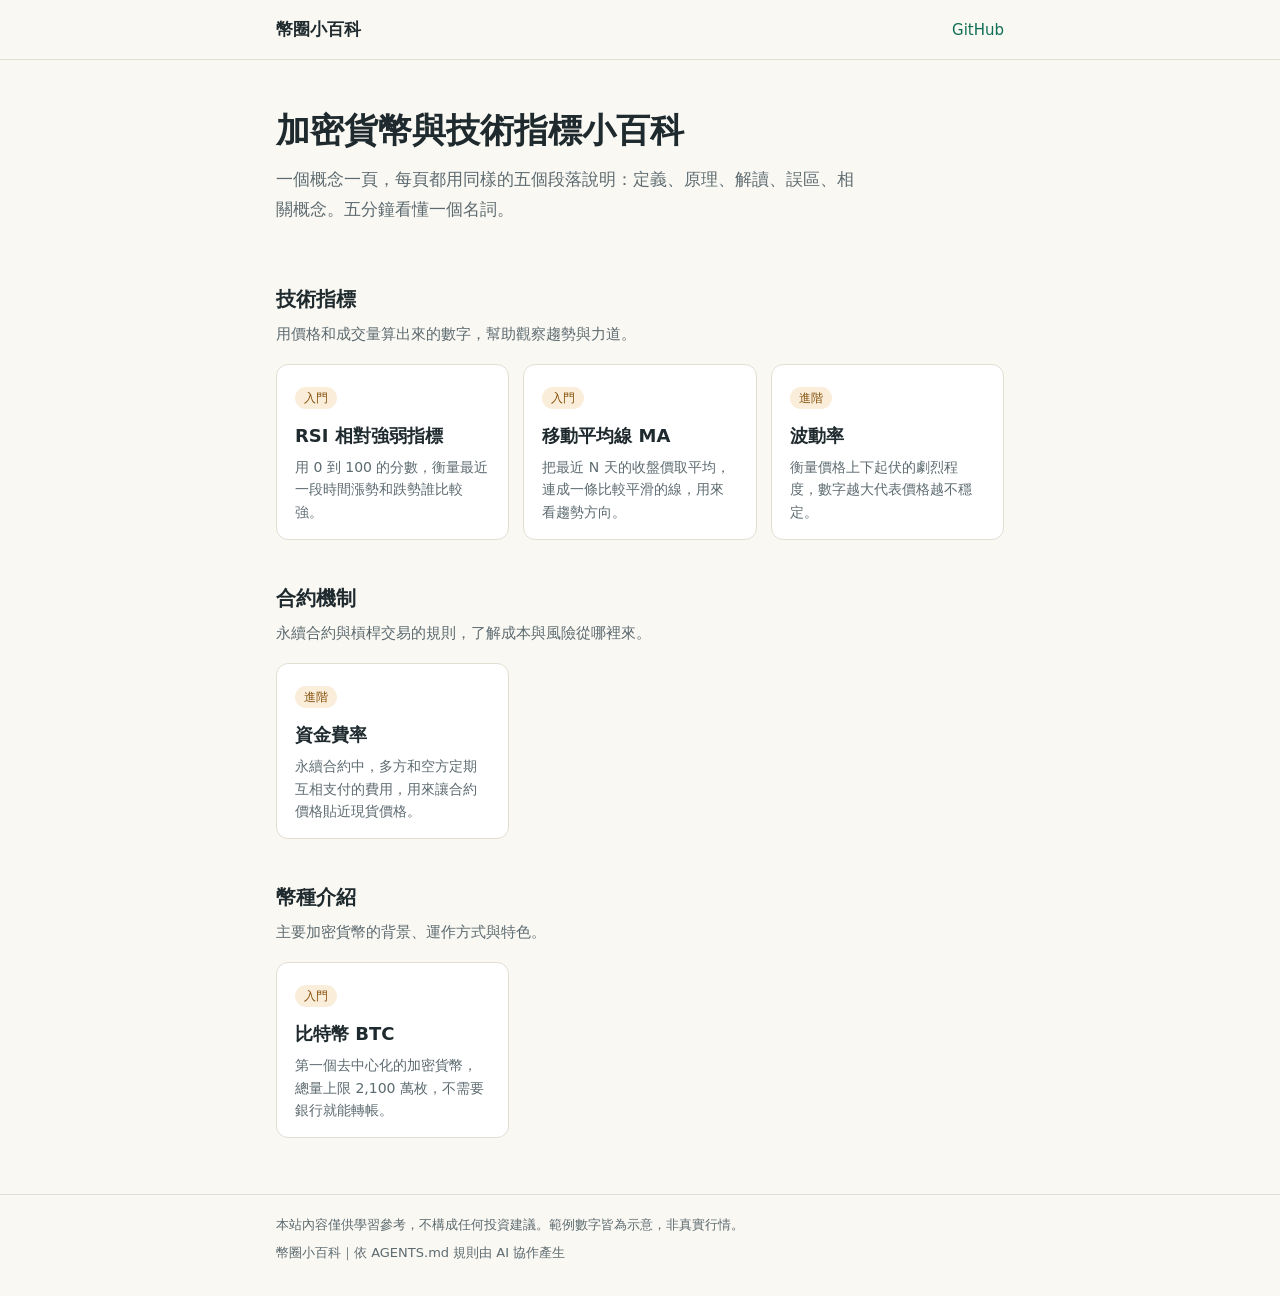
==== index.html @ d58daf92 "Add files via upload" ====
<!DOCTYPE html>
<html lang="zh-Hant">
<head>
  <meta charset="utf-8">
  <meta name="viewport" content="width=device-width, initial-scale=1">
  <title>幣圈小百科｜加密貨幣與技術指標</title>
  <meta name="description" content="給新手的加密貨幣與技術指標中文小百科，一個概念一頁，五分鐘看懂。">
  <link rel="stylesheet" href="assets/style.css">
</head>
<body>
  <header class="site-header">
    <div class="wrap">
      <a class="site-name" href="index.html">幣圈小百科</a>
      <nav class="site-nav"><a href="https://github.com/YOUR_ACCOUNT/crypto-wiki">GitHub</a></nav>
    </div>
  </header>

  <main class="wrap">
    <div class="hero">
      <h1>加密貨幣與技術指標小百科</h1>
      <p>一個概念一頁，每頁都用同樣的五個段落說明：定義、原理、解讀、誤區、相關概念。五分鐘看懂一個名詞。</p>
    </div>

    <!-- 分類區塊：順序固定為 技術指標 → 合約機制 → 幣種介紹。新卡片加在所屬分類的 .cards 最後面 -->
    <section class="category" id="indicators">
      <h2>技術指標</h2>
      <p>用價格和成交量算出來的數字，幫助觀察趨勢與力道。</p>
      <div class="cards">
        <a class="card" href="concepts/rsi.html">
          <span class="tag level">入門</span>
          <h3>RSI 相對強弱指標</h3>
          <p>用 0 到 100 的分數，衡量最近一段時間漲勢和跌勢誰比較強。</p>
        </a>
        <a class="card" href="concepts/moving-average.html">
          <span class="tag level">入門</span>
          <h3>移動平均線 MA</h3>
          <p>把最近 N 天的收盤價取平均，連成一條比較平滑的線，用來看趨勢方向。</p>
        </a>
        <a class="card" href="concepts/volatility.html">
          <span class="tag level">進階</span>
          <h3>波動率</h3>
          <p>衡量價格上下起伏的劇烈程度，數字越大代表價格越不穩定。</p>
        </a>
      </div>
    </section>

    <section class="category" id="derivatives">
      <h2>合約機制</h2>
      <p>永續合約與槓桿交易的規則，了解成本與風險從哪裡來。</p>
      <div class="cards">
        <a class="card" href="concepts/funding-rate.html">
          <span class="tag level">進階</span>
          <h3>資金費率</h3>
          <p>永續合約中，多方和空方定期互相支付的費用，用來讓合約價格貼近現貨價格。</p>
        </a>
      </div>
    </section>

    <section class="category" id="coins">
      <h2>幣種介紹</h2>
      <p>主要加密貨幣的背景、運作方式與特色。</p>
      <div class="cards">
        <a class="card" href="concepts/bitcoin.html">
          <span class="tag level">入門</span>
          <h3>比特幣 BTC</h3>
          <p>第一個去中心化的加密貨幣，總量上限 2,100 萬枚，不需要銀行就能轉帳。</p>
        </a>
      </div>
    </section>
  </main>

  <footer class="site-footer">
    <div class="wrap">
      <p>本站內容僅供學習參考，不構成任何投資建議。範例數字皆為示意，非真實行情。</p>
      <p>幣圈小百科｜依 AGENTS.md 規則由 AI 協作產生</p>
    </div>
  </footer>
</body>
</html>
---- assets/style.css ----
/* 全站唯一的樣式檔。顏色、字型、間距一律用下方變數，不要在頁面裡寫 inline style。 */
:root {
  --bg: #faf8f3;
  --surface: #ffffff;
  --text: #1f2a2e;
  --muted: #5d6b70;
  --line: #e3ded2;
  --accent: #0f6e56;
  --accent-soft: #e1f5ee;
  --warn: #854f0b;
  --warn-soft: #faeeda;
  --radius: 12px;
  --width: 760px;
  --font: "Noto Sans TC", "PingFang TC", "Microsoft JhengHei", system-ui, sans-serif;
  --mono: ui-monospace, "SF Mono", Menlo, Consolas, monospace;
}
@media (prefers-color-scheme: dark) {
  :root {
    --bg: #14191b;
    --surface: #1c2326;
    --text: #e8ece9;
    --muted: #9aa7a8;
    --line: #2e383b;
    --accent: #5dcaa5;
    --accent-soft: #0f3a30;
    --warn: #fac775;
    --warn-soft: #3a2a0c;
  }
}
* { box-sizing: border-box; }
body {
  margin: 0;
  background: var(--bg);
  color: var(--text);
  font-family: var(--font);
  font-size: 17px;
  line-height: 1.8;
}
a { color: var(--accent); }
.wrap { max-width: var(--width); margin: 0 auto; padding: 0 16px; }

/* 頁首 */
.site-header { border-bottom: 1px solid var(--line); }
.site-header .wrap { display: flex; justify-content: space-between; align-items: center; padding-top: 14px; padding-bottom: 14px; }
.site-name { font-weight: 700; text-decoration: none; color: var(--text); }
.site-nav a { margin-left: 16px; font-size: 15px; text-decoration: none; }

/* 首頁 */
.hero { padding: 48px 0 16px; }
.hero h1 { font-size: 34px; line-height: 1.3; margin: 0 0 12px; }
.hero p { color: var(--muted); margin: 0; max-width: 34em; }
.category { margin-top: 40px; }
.category h2 { font-size: 20px; margin: 0 0 4px; }
.category > p { color: var(--muted); font-size: 15px; margin: 0 0 16px; }
.cards { display: grid; grid-template-columns: repeat(auto-fill, minmax(220px, 1fr)); gap: 14px; }
.card {
  display: block;
  background: var(--surface);
  border: 1px solid var(--line);
  border-radius: var(--radius);
  padding: 16px 18px;
  text-decoration: none;
  color: var(--text);
}
.card:hover { border-color: var(--accent); }
.card h3 { margin: 8px 0 4px; font-size: 18px; }
.card p { margin: 0; font-size: 14px; line-height: 1.6; color: var(--muted); }

/* 標籤 */
.tag {
  display: inline-block;
  font-size: 12px;
  line-height: 1;
  padding: 5px 9px;
  border-radius: 999px;
  background: var(--accent-soft);
  color: var(--accent);
}
.tag.level { background: var(--warn-soft); color: var(--warn); }

/* 概念頁 */
.concept { padding-top: 36px; padding-bottom: 8px; }
.concept .back { font-size: 14px; text-decoration: none; }
.concept h1 { font-size: 32px; line-height: 1.3; margin: 14px 0 2px; }
.concept .en { color: var(--muted); font-size: 15px; margin: 0 0 12px; }
.concept .meta { display: flex; flex-wrap: wrap; gap: 8px; align-items: center; font-size: 13px; color: var(--muted); }
.concept section { margin-top: 34px; }
.concept h2 { font-size: 21px; margin: 0 0 10px; padding-left: 12px; border-left: 4px solid var(--accent); line-height: 1.4; }
.concept .lead { font-size: 19px; background: var(--surface); border: 1px solid var(--line); border-radius: var(--radius); padding: 16px 18px; margin: 0; }
.concept ul, .concept ol { padding-left: 1.3em; }
.concept li { margin: 6px 0; }
.formula {
  font-family: var(--mono);
  font-size: 15px;
  background: var(--surface);
  border: 1px solid var(--line);
  border-radius: var(--radius);
  padding: 12px 16px;
  overflow-x: auto;
  white-space: pre;
  line-height: 1.7;
}
.example { background: var(--accent-soft); border-radius: var(--radius); padding: 12px 16px; font-size: 15px; }
.example strong { color: var(--accent); }
.myth { background: var(--warn-soft); border-radius: var(--radius); padding: 12px 16px; margin: 10px 0; font-size: 16px; }
.myth strong { color: var(--warn); }
.related { display: flex; flex-wrap: wrap; gap: 10px; list-style: none; padding: 0 !important; margin: 0; }
.related a { display: inline-block; padding: 6px 14px; border: 1px solid var(--line); border-radius: 999px; background: var(--surface); text-decoration: none; font-size: 15px; }
.related a:hover { border-color: var(--accent); }

/* 頁尾 */
.site-footer { margin-top: 56px; border-top: 1px solid var(--line); color: var(--muted); font-size: 13px; }
.site-footer .wrap { padding-top: 18px; padding-bottom: 28px; }
.site-footer p { margin: 0 0 4px; }

@media (max-width: 520px) {
  body { font-size: 16px; }
  .hero h1, .concept h1 { font-size: 27px; }
}
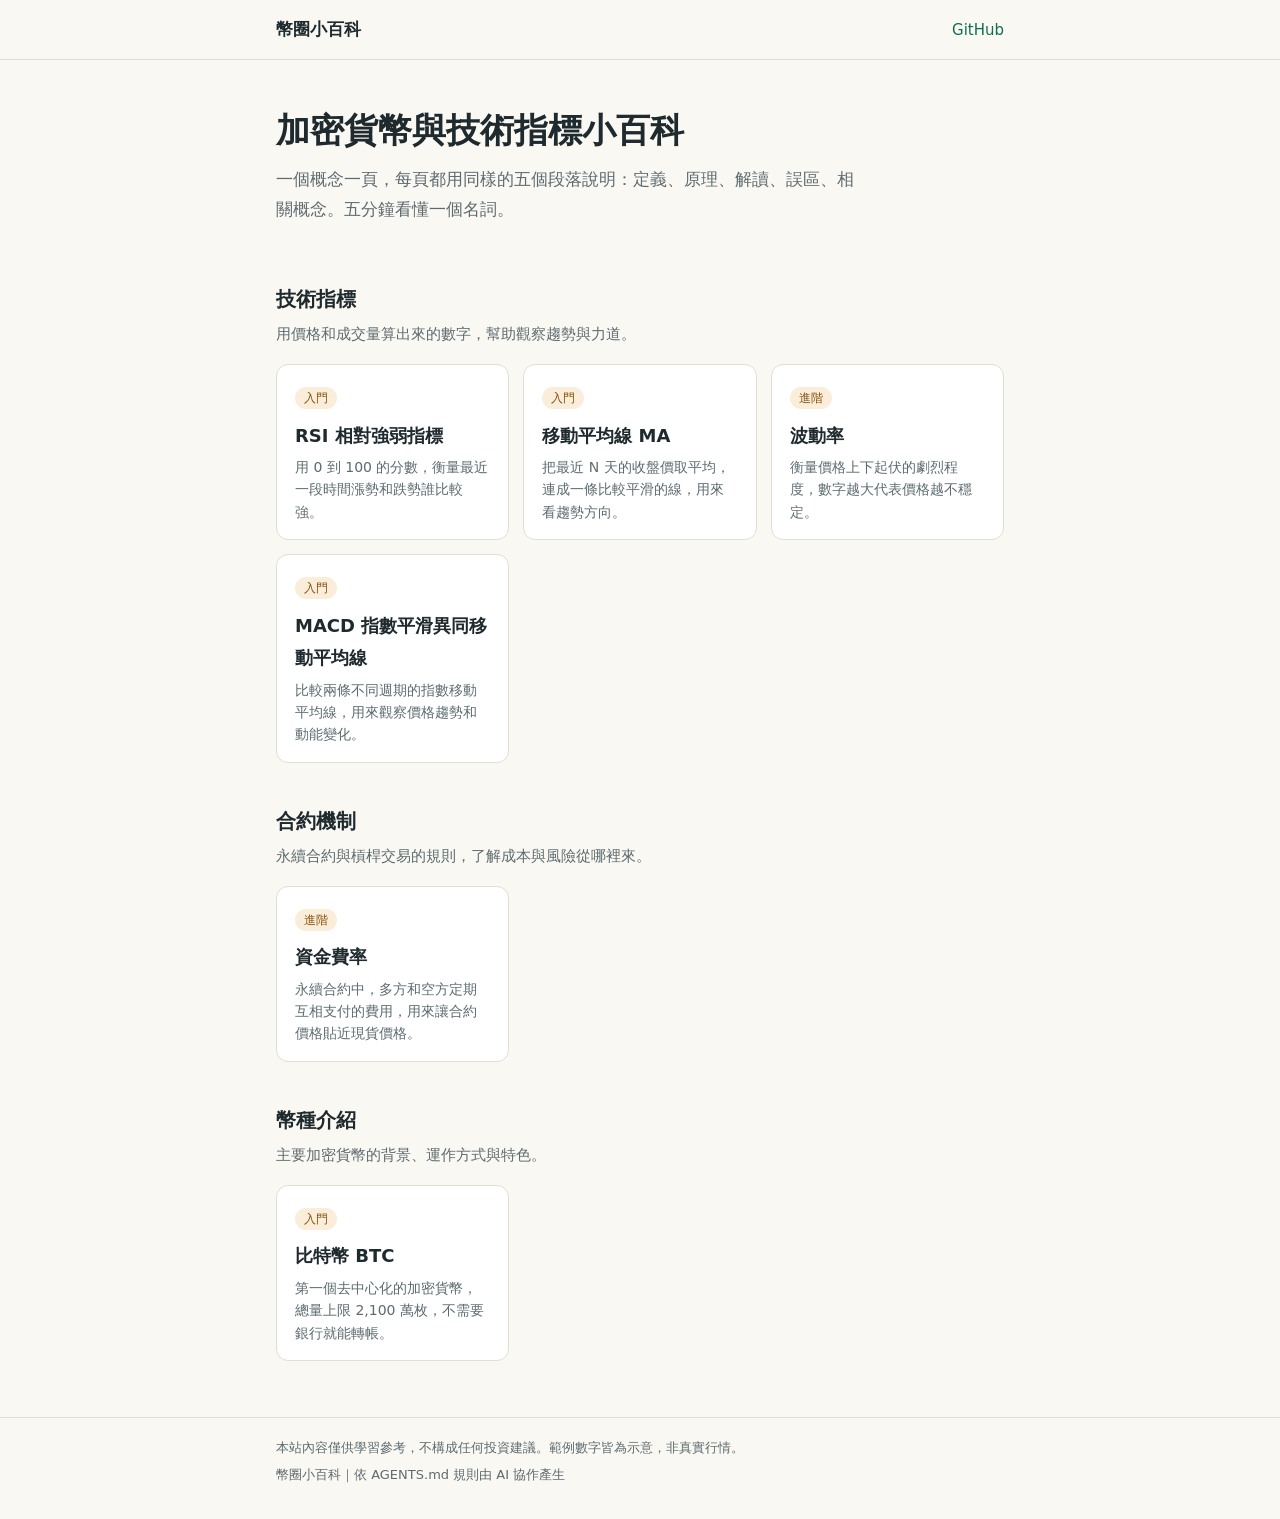
==== commit 79d54c27: "新增 MACD 概念頁" ====
--- a/index.html
+++ b/index.html
@@ -11,7 +11,7 @@
   <header class="site-header">
     <div class="wrap">
       <a class="site-name" href="index.html">幣圈小百科</a>
-      <nav class="site-nav"><a href="https://github.com/YOUR_ACCOUNT/crypto-wiki">GitHub</a></nav>
+      <nav class="site-nav"><a href="https://github.com/edison0828/crypto-wiki">GitHub</a></nav>
     </div>
   </header>
 
@@ -40,6 +40,11 @@
           <span class="tag level">進階</span>
           <h3>波動率</h3>
           <p>衡量價格上下起伏的劇烈程度，數字越大代表價格越不穩定。</p>
+        </a>
+        <a class="card" href="concepts/macd.html">
+          <span class="tag level">入門</span>
+          <h3>MACD 指數平滑異同移動平均線</h3>
+          <p>比較兩條不同週期的指數移動平均線，用來觀察價格趨勢和動能變化。</p>
         </a>
       </div>
     </section>
